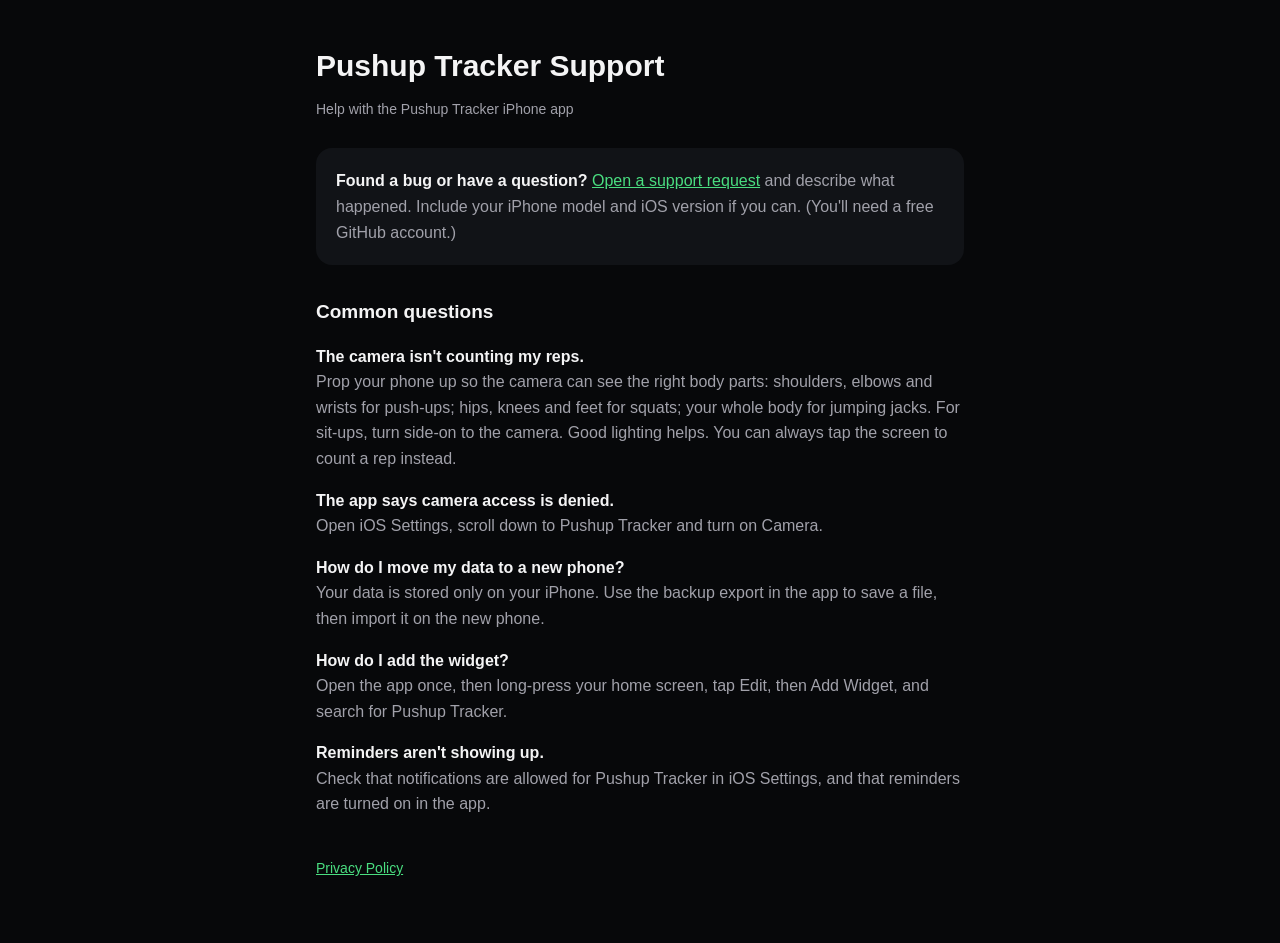
==== index.html @ bfd36c59 "Add Pushup Tracker support and privacy pages Co-Authored-By: Claude Opus 5.5 <noreply@anthropic.com>" ====
<!doctype html>
<html lang="en">
<head>
<meta charset="utf-8">
<meta name="viewport" content="width=device-width, initial-scale=1">
<title>Pushup Tracker Support</title>
<link rel="stylesheet" href="style.css">
</head>
<body>
<main>
  <h1>Pushup Tracker Support</h1>
  <p class="updated">Help with the Pushup Tracker iPhone app</p>

  <div class="card">
    <p><strong>Found a bug or have a question?</strong> <a href="https://github.com/Ogdenriver1/pushup-tracker-support/issues/new">Open a support request</a> and describe what happened. Include your iPhone model and iOS version if you can. (You'll need a free GitHub account.)</p>
  </div>

  <h2>Common questions</h2>

  <p><strong>The camera isn't counting my reps.</strong><br>
  Prop your phone up so the camera can see the right body parts: shoulders, elbows and wrists for push-ups; hips, knees and feet for squats; your whole body for jumping jacks. For sit-ups, turn side-on to the camera. Good lighting helps. You can always tap the screen to count a rep instead.</p>

  <p><strong>The app says camera access is denied.</strong><br>
  Open iOS Settings, scroll down to Pushup Tracker and turn on Camera.</p>

  <p><strong>How do I move my data to a new phone?</strong><br>
  Your data is stored only on your iPhone. Use the backup export in the app to save a file, then import it on the new phone.</p>

  <p><strong>How do I add the widget?</strong><br>
  Open the app once, then long-press your home screen, tap Edit, then Add Widget, and search for Pushup Tracker.</p>

  <p><strong>Reminders aren't showing up.</strong><br>
  Check that notifications are allowed for Pushup Tracker in iOS Settings, and that reminders are turned on in the app.</p>

  <nav><a href="privacy.html">Privacy Policy</a></nav>
</main>
</body>
</html>
---- style.css ----
:root { --bg: #07080a; --card: #111317; --text: #f4f4f5; --muted: #a1a1aa; --accent: #4ade80; }
* { box-sizing: border-box; }
body { margin: 0; background: var(--bg); color: var(--text); font: 16px/1.6 -apple-system, BlinkMacSystemFont, "Segoe UI", Roboto, sans-serif; }
main { max-width: 680px; margin: 0 auto; padding: 48px 16px 64px; }
h1 { font-size: 30px; line-height: 1.2; margin: 0 0 6px; }
h2 { font-size: 19px; margin: 32px 0 8px; }
p, li { color: var(--muted); }
strong { color: var(--text); }
a { color: var(--accent); }
.updated { font-size: 14px; margin-bottom: 28px; }
.card { background: var(--card); border-radius: 16px; padding: 4px 20px; margin: 16px 0; }
nav { margin-top: 40px; font-size: 14px; }
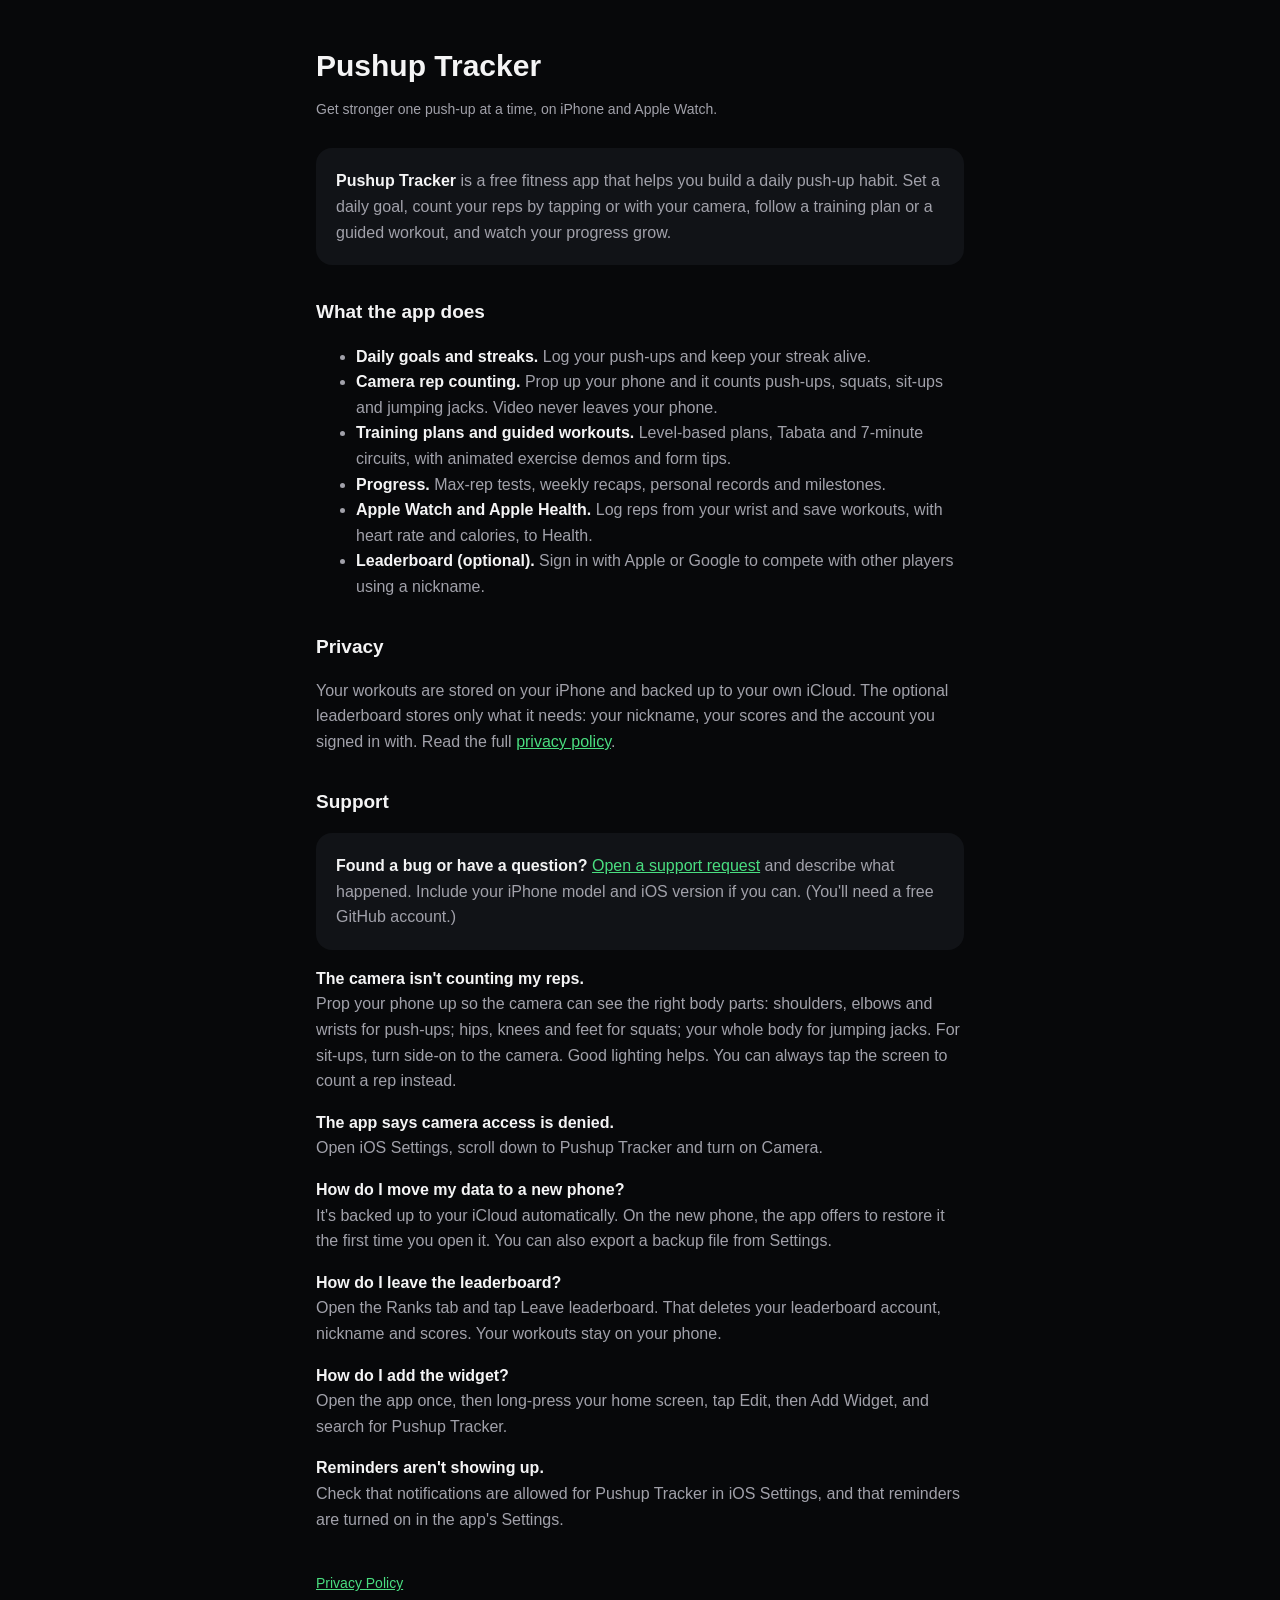
==== commit 8ec2706b: "Home page describing the app; privacy policy for leaderboard, Health, Watch and iCloud Co-Authored-B" ====
--- a/index.html
+++ b/index.html
@@ -3,19 +3,36 @@
 <head>
 <meta charset="utf-8">
 <meta name="viewport" content="width=device-width, initial-scale=1">
-<title>Pushup Tracker Support</title>
+<title>Pushup Tracker: daily push-up tracker for iPhone</title>
+<meta name="description" content="Pushup Tracker is an iPhone app that helps you build strength with daily push-up goals, camera rep counting, guided workouts and progress tracking.">
 <link rel="stylesheet" href="style.css">
 </head>
 <body>
 <main>
-  <h1>Pushup Tracker Support</h1>
-  <p class="updated">Help with the Pushup Tracker iPhone app</p>
+  <h1>Pushup Tracker</h1>
+  <p class="updated">Get stronger one push-up at a time, on iPhone and Apple Watch.</p>
 
+  <div class="card">
+    <p><strong>Pushup Tracker</strong> is a free fitness app that helps you build a daily push-up habit. Set a daily goal, count your reps by tapping or with your camera, follow a training plan or a guided workout, and watch your progress grow.</p>
+  </div>
+
+  <h2>What the app does</h2>
+  <ul>
+    <li><strong>Daily goals and streaks.</strong> Log your push-ups and keep your streak alive.</li>
+    <li><strong>Camera rep counting.</strong> Prop up your phone and it counts push-ups, squats, sit-ups and jumping jacks. Video never leaves your phone.</li>
+    <li><strong>Training plans and guided workouts.</strong> Level-based plans, Tabata and 7-minute circuits, with animated exercise demos and form tips.</li>
+    <li><strong>Progress.</strong> Max-rep tests, weekly recaps, personal records and milestones.</li>
+    <li><strong>Apple Watch and Apple Health.</strong> Log reps from your wrist and save workouts, with heart rate and calories, to Health.</li>
+    <li><strong>Leaderboard (optional).</strong> Sign in with Apple or Google to compete with other players using a nickname.</li>
+  </ul>
+
+  <h2>Privacy</h2>
+  <p>Your workouts are stored on your iPhone and backed up to your own iCloud. The optional leaderboard stores only what it needs: your nickname, your scores and the account you signed in with. Read the full <a href="privacy.html">privacy policy</a>.</p>
+
+  <h2 id="support">Support</h2>
   <div class="card">
     <p><strong>Found a bug or have a question?</strong> <a href="https://github.com/Ogdenriver1/pushup-tracker-support/issues/new">Open a support request</a> and describe what happened. Include your iPhone model and iOS version if you can. (You'll need a free GitHub account.)</p>
   </div>
-
-  <h2>Common questions</h2>
 
   <p><strong>The camera isn't counting my reps.</strong><br>
   Prop your phone up so the camera can see the right body parts: shoulders, elbows and wrists for push-ups; hips, knees and feet for squats; your whole body for jumping jacks. For sit-ups, turn side-on to the camera. Good lighting helps. You can always tap the screen to count a rep instead.</p>
@@ -24,13 +41,16 @@
   Open iOS Settings, scroll down to Pushup Tracker and turn on Camera.</p>
 
   <p><strong>How do I move my data to a new phone?</strong><br>
-  Your data is stored only on your iPhone. Use the backup export in the app to save a file, then import it on the new phone.</p>
+  It's backed up to your iCloud automatically. On the new phone, the app offers to restore it the first time you open it. You can also export a backup file from Settings.</p>
+
+  <p><strong>How do I leave the leaderboard?</strong><br>
+  Open the Ranks tab and tap Leave leaderboard. That deletes your leaderboard account, nickname and scores. Your workouts stay on your phone.</p>
 
   <p><strong>How do I add the widget?</strong><br>
   Open the app once, then long-press your home screen, tap Edit, then Add Widget, and search for Pushup Tracker.</p>
 
   <p><strong>Reminders aren't showing up.</strong><br>
-  Check that notifications are allowed for Pushup Tracker in iOS Settings, and that reminders are turned on in the app.</p>
+  Check that notifications are allowed for Pushup Tracker in iOS Settings, and that reminders are turned on in the app's Settings.</p>
 
   <nav><a href="privacy.html">Privacy Policy</a></nav>
 </main>
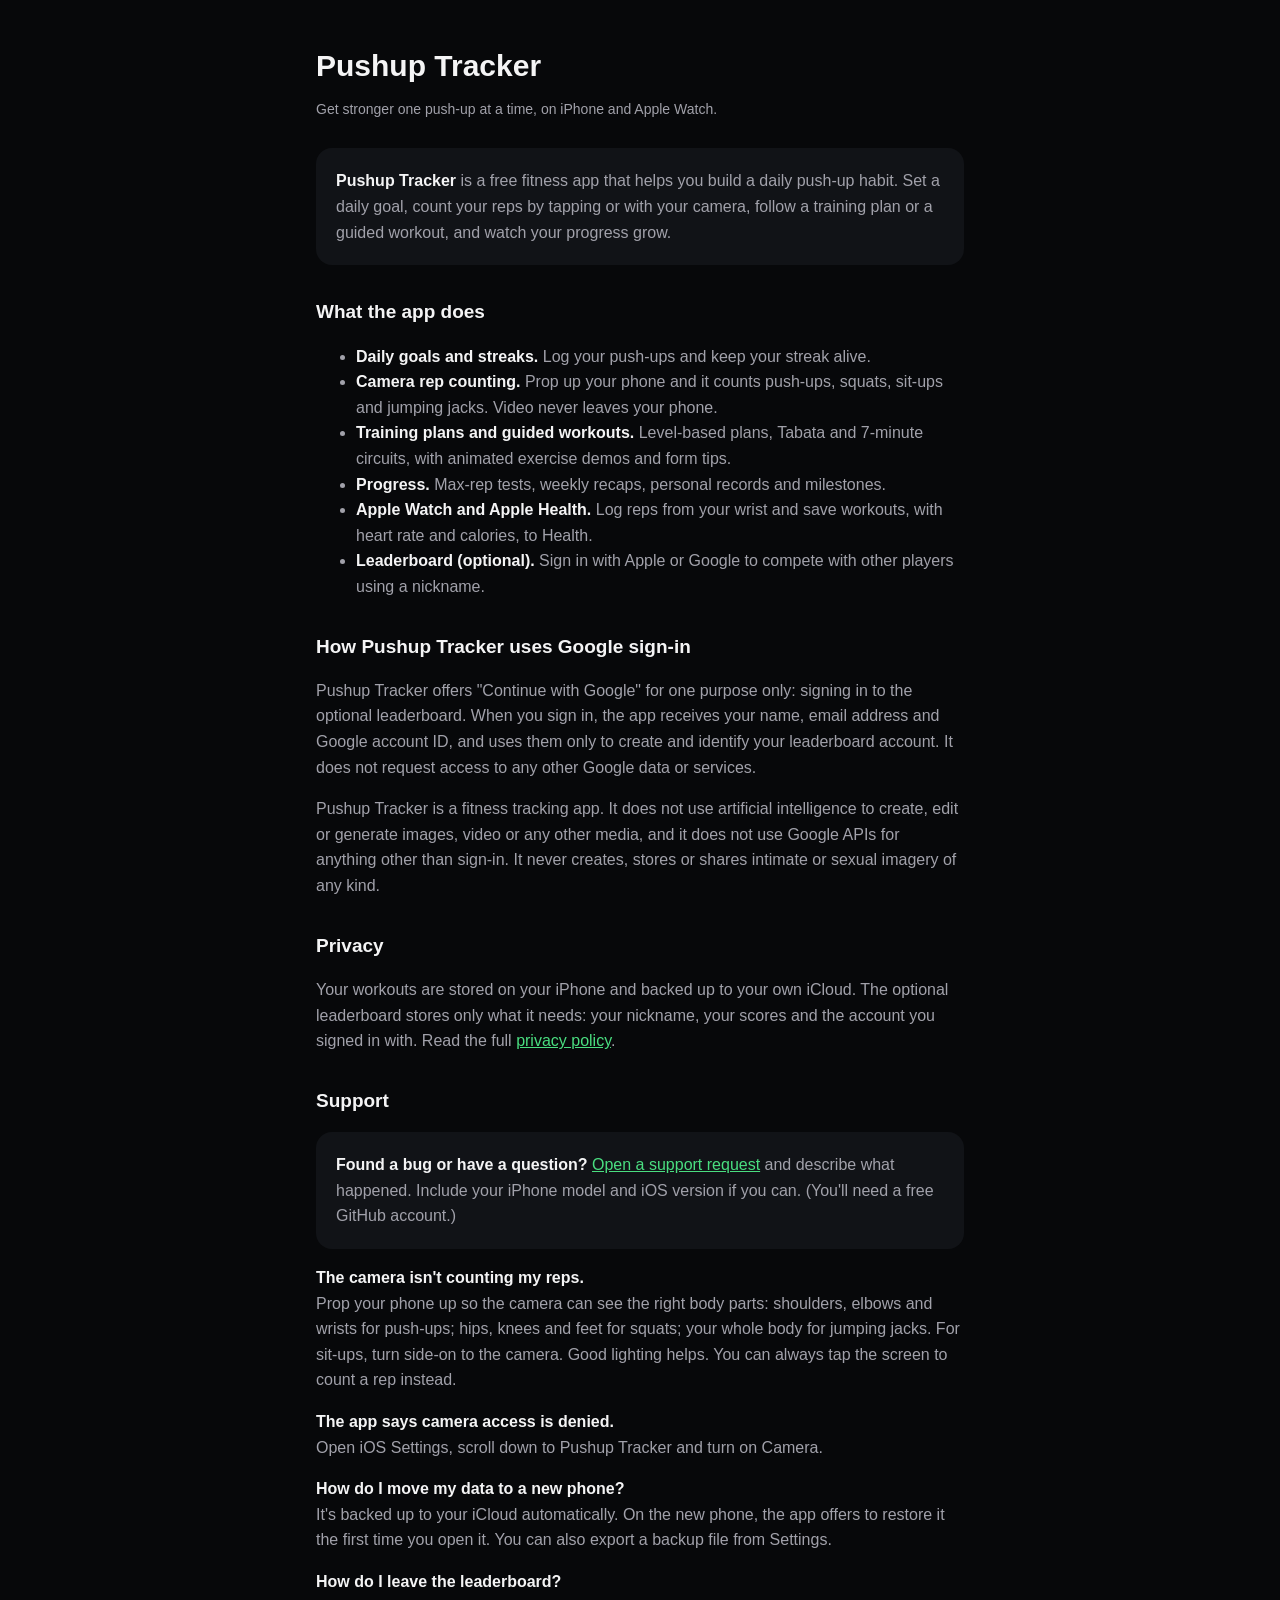
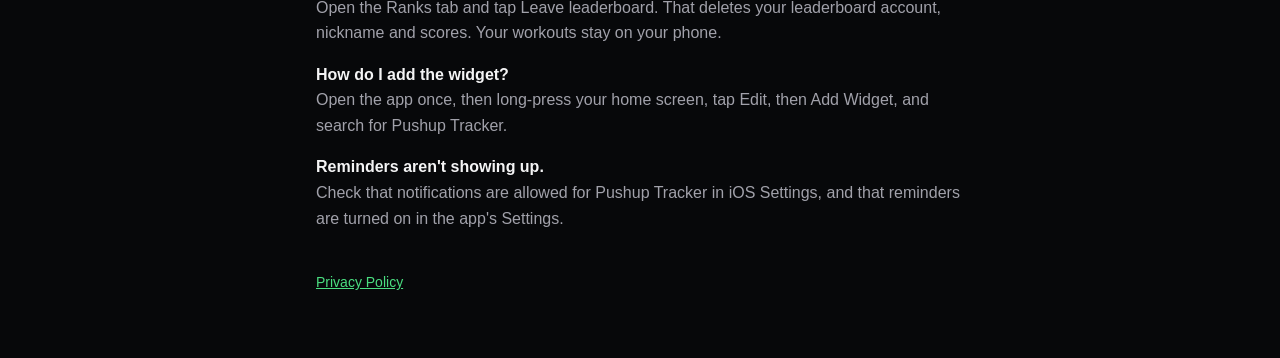
==== commit 01e4f4e8: "Explain how the app uses Google sign-in Co-Authored-By: Claude Opus 5.5 <noreply@anthropic.com>" ====
--- a/index.html
+++ b/index.html
@@ -25,6 +25,10 @@
     <li><strong>Apple Watch and Apple Health.</strong> Log reps from your wrist and save workouts, with heart rate and calories, to Health.</li>
     <li><strong>Leaderboard (optional).</strong> Sign in with Apple or Google to compete with other players using a nickname.</li>
   </ul>
+
+  <h2>How Pushup Tracker uses Google sign-in</h2>
+  <p>Pushup Tracker offers "Continue with Google" for one purpose only: signing in to the optional leaderboard. When you sign in, the app receives your name, email address and Google account ID, and uses them only to create and identify your leaderboard account. It does not request access to any other Google data or services.</p>
+  <p>Pushup Tracker is a fitness tracking app. It does not use artificial intelligence to create, edit or generate images, video or any other media, and it does not use Google APIs for anything other than sign-in. It never creates, stores or shares intimate or sexual imagery of any kind.</p>
 
   <h2>Privacy</h2>
   <p>Your workouts are stored on your iPhone and backed up to your own iCloud. The optional leaderboard stores only what it needs: your nickname, your scores and the account you signed in with. Read the full <a href="privacy.html">privacy policy</a>.</p>
